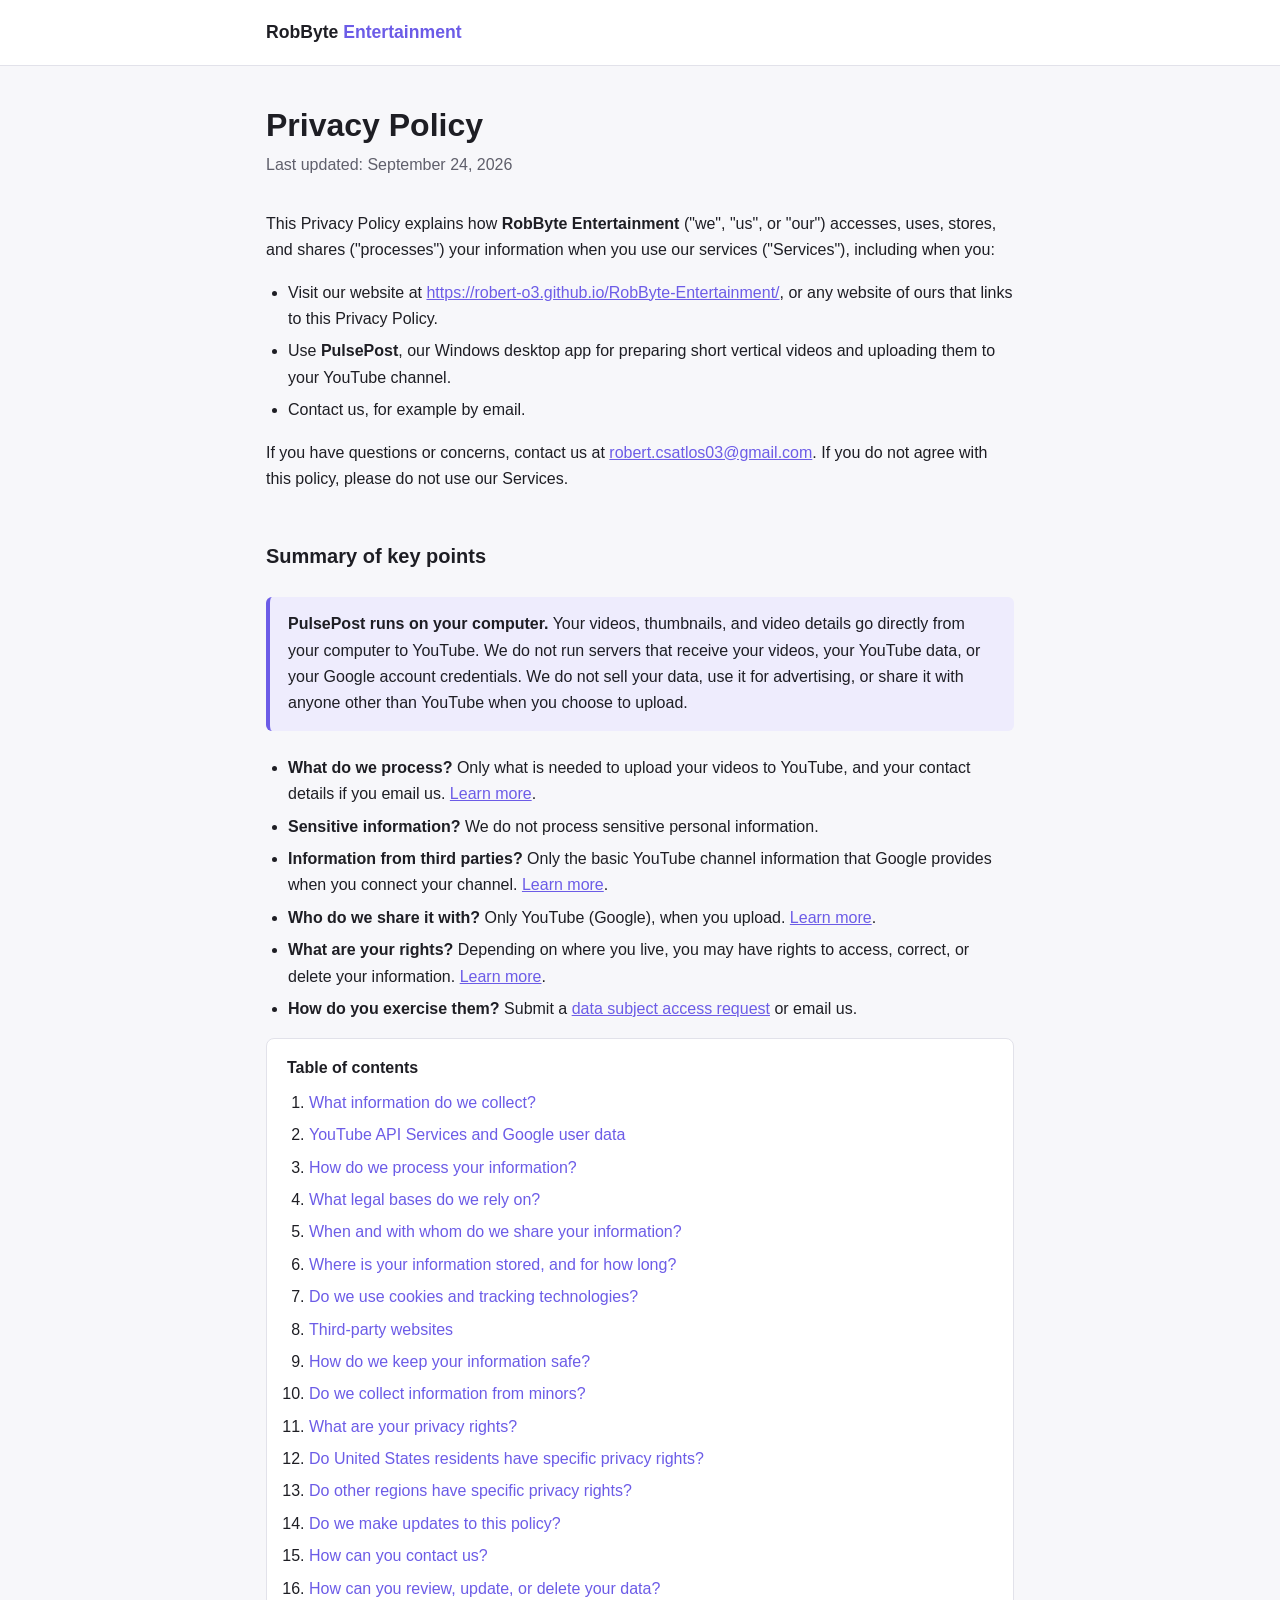
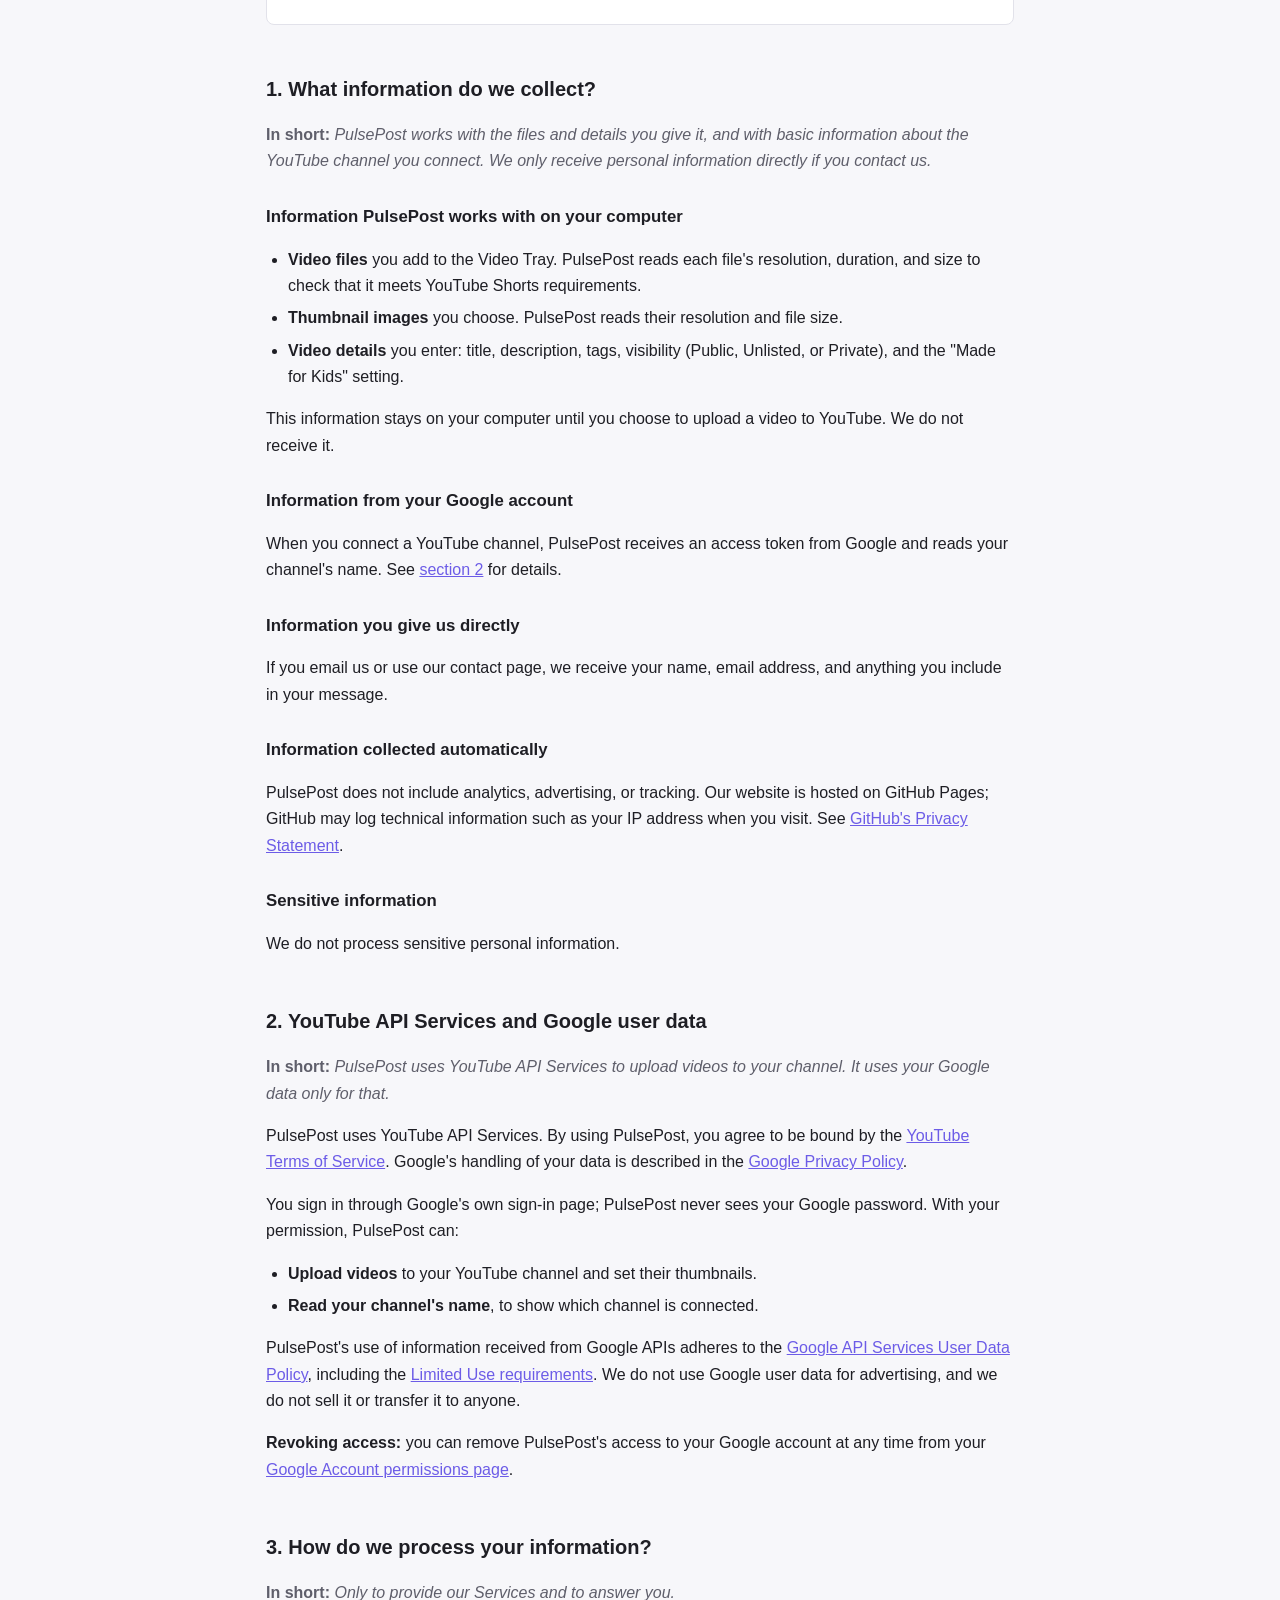
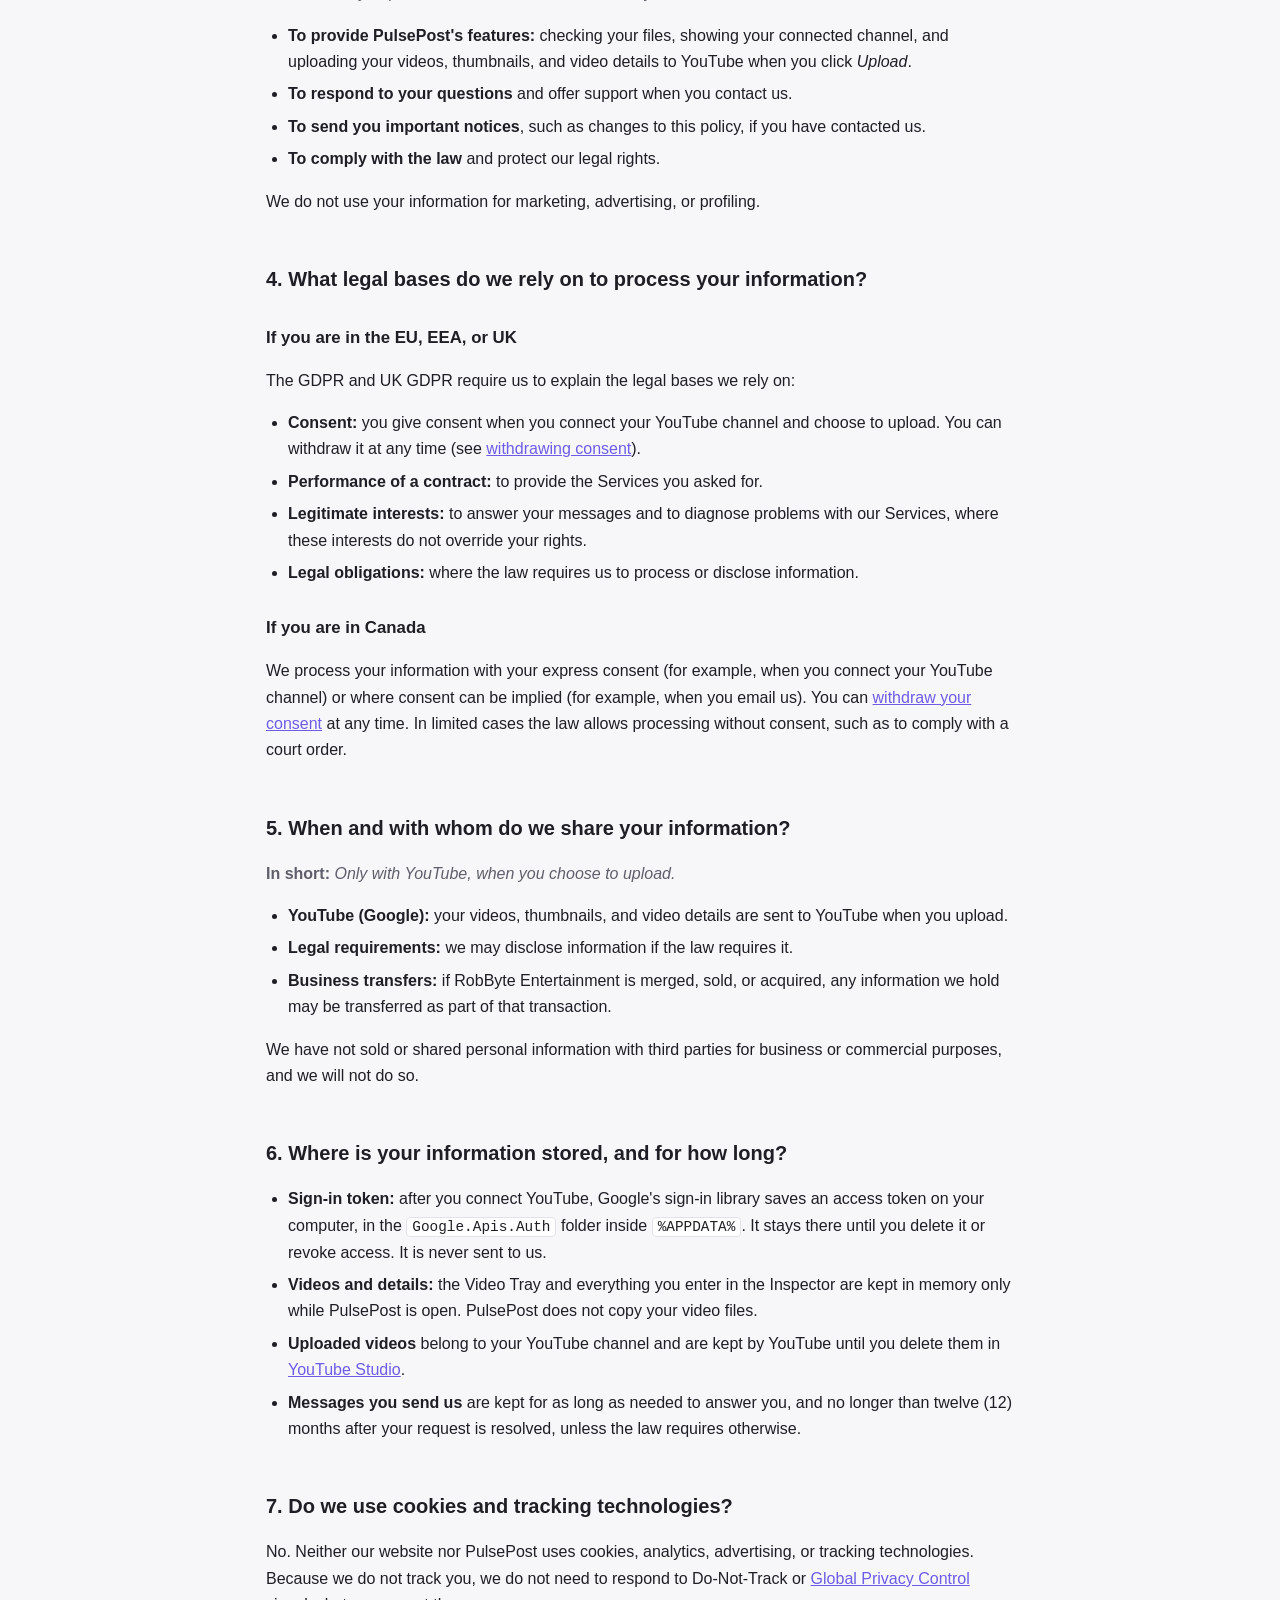
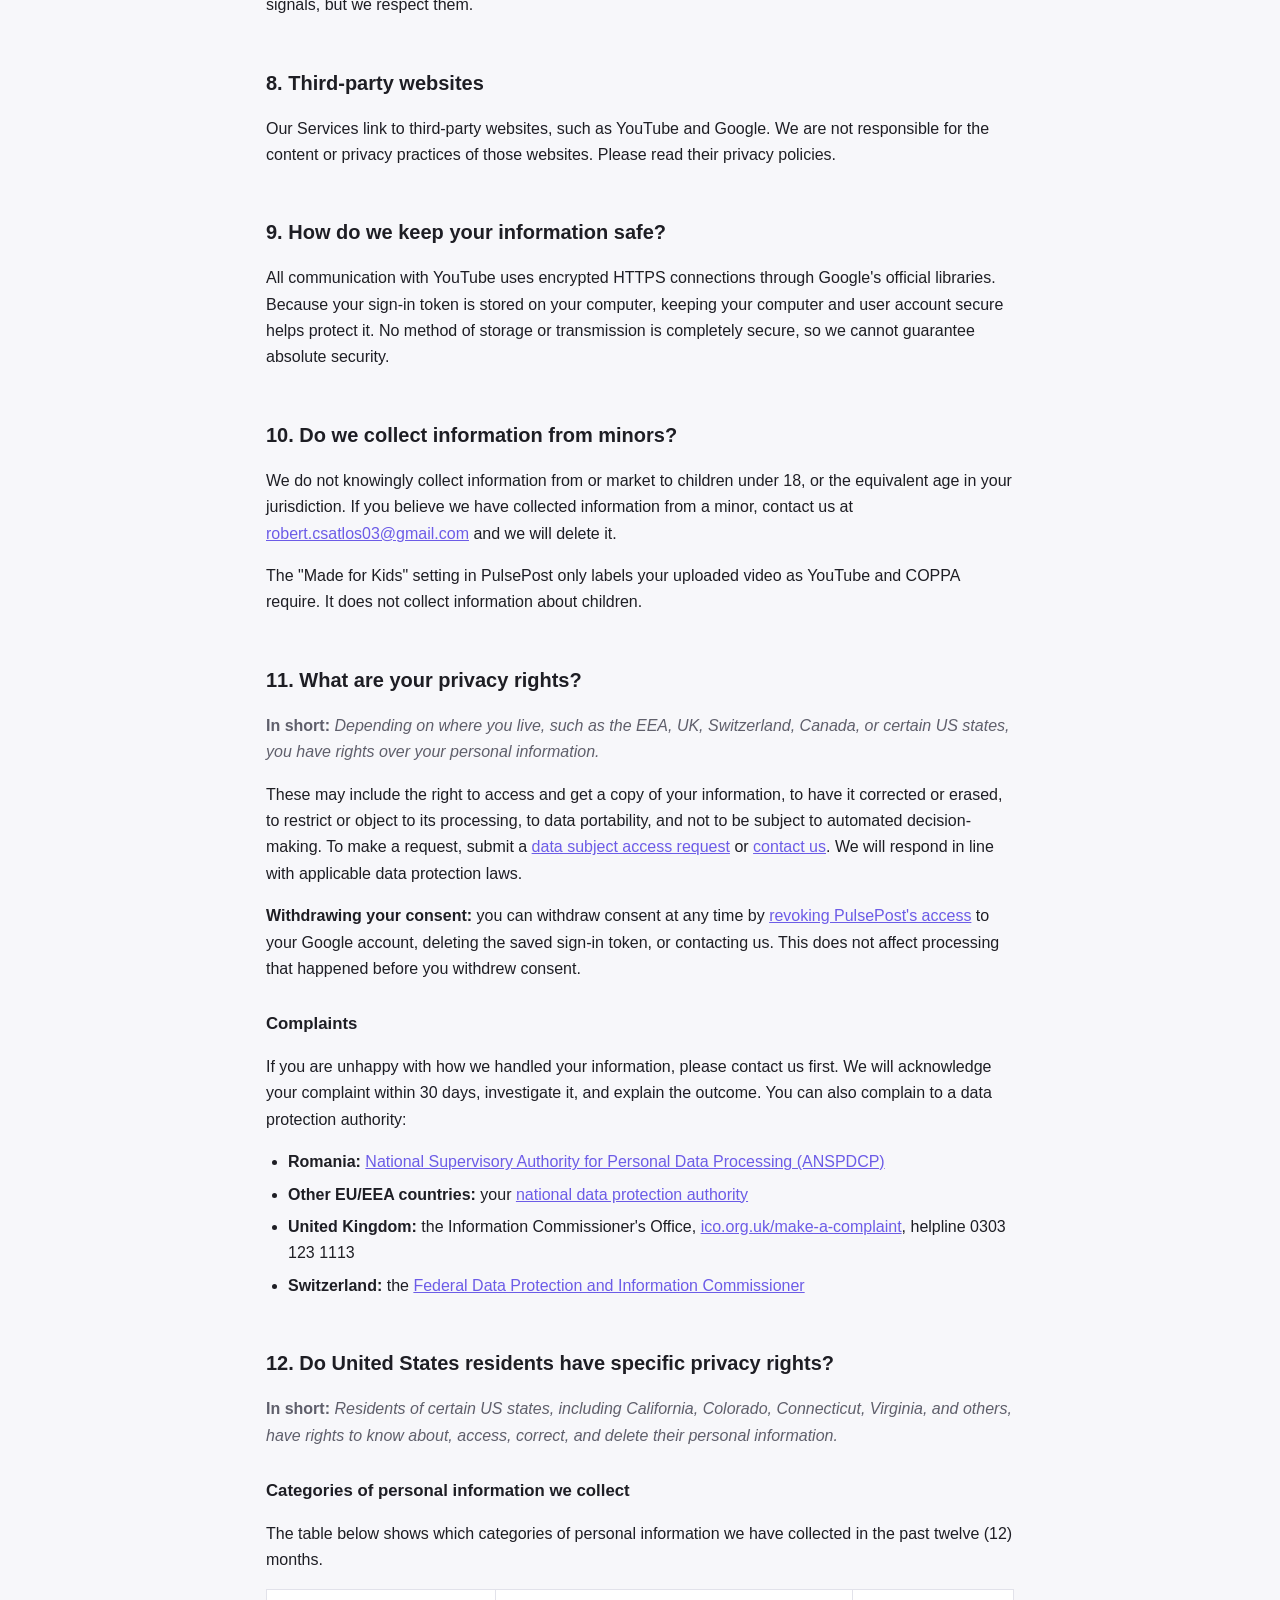
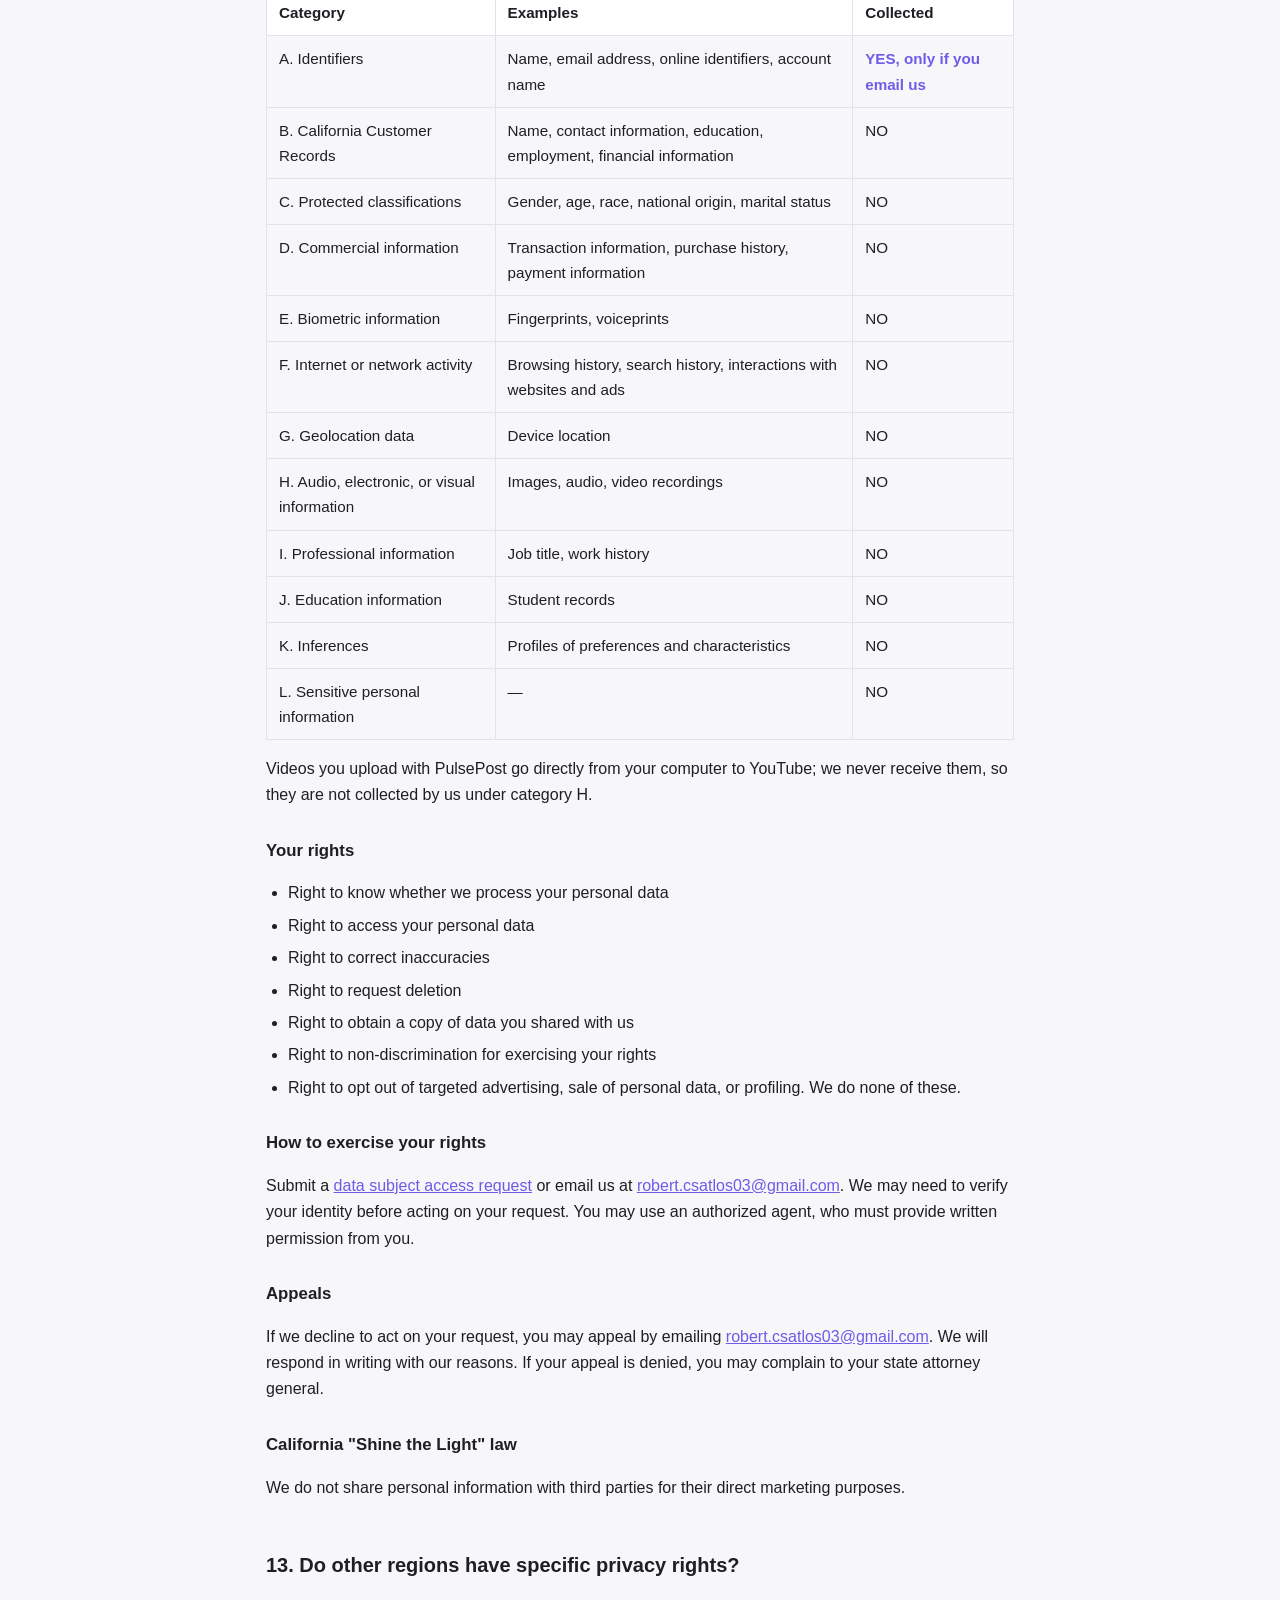
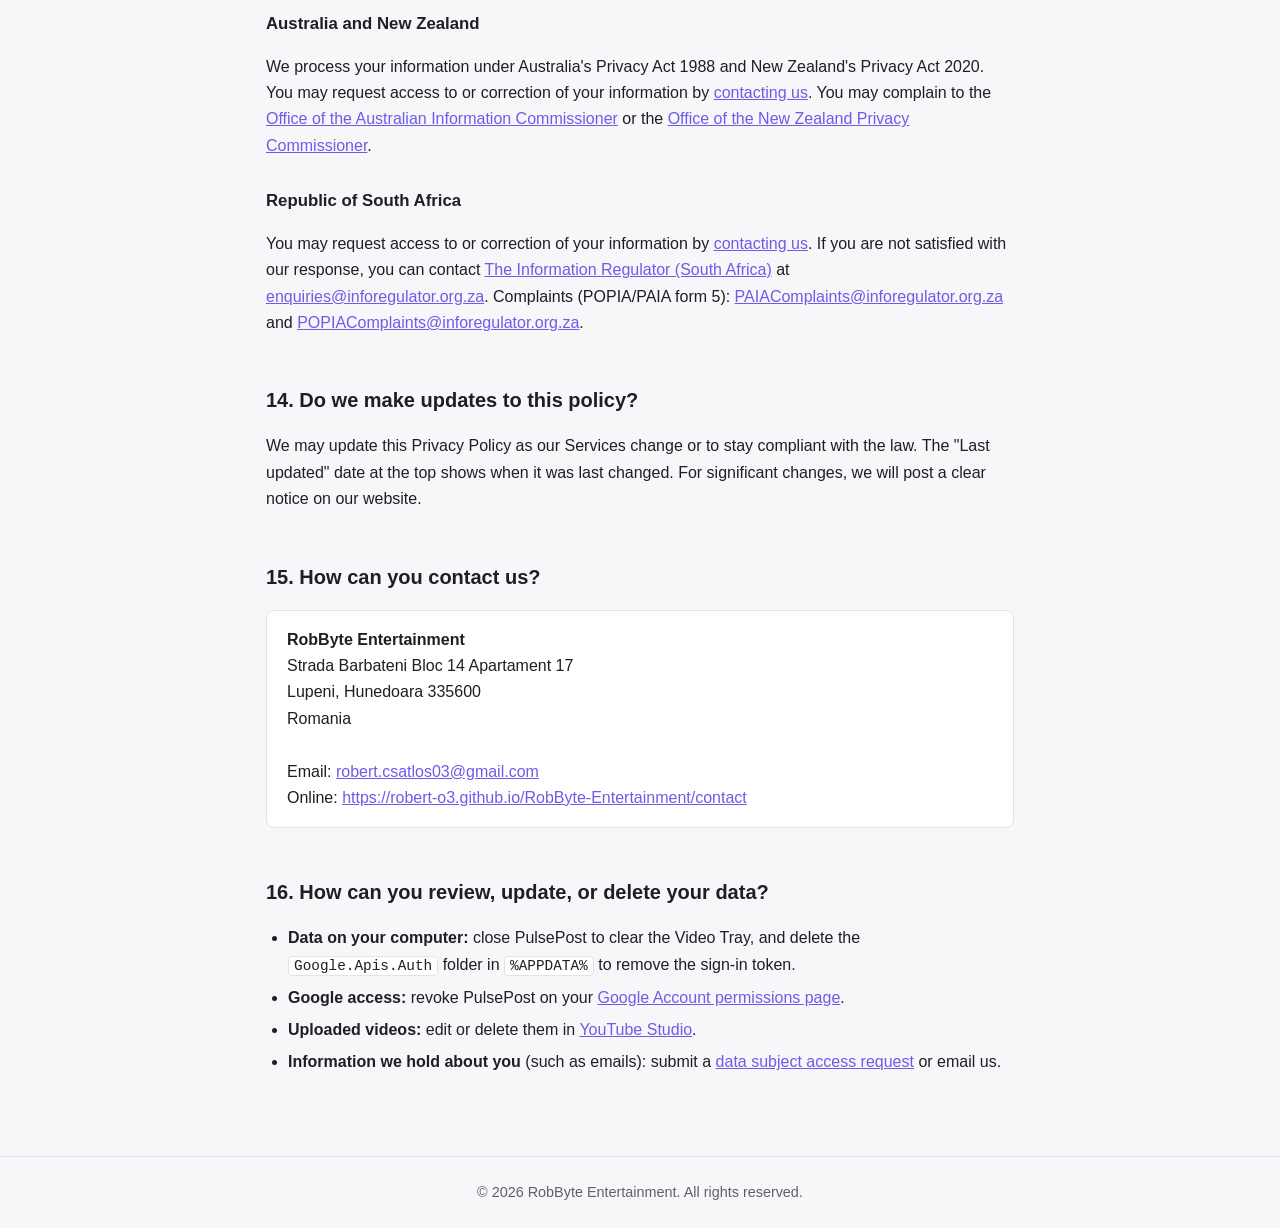
==== privacy-policy.html @ fa3957a8 "policy" ====
<!DOCTYPE html>
<html lang="en">
<head>
    <meta charset="UTF-8">
    <meta name="viewport" content="width=device-width, initial-scale=1.0">
    <title>Privacy Policy | RobByte Entertainment</title>
    <meta name="description" content="Privacy Policy for RobByte Entertainment's website and the PulsePost desktop app.">
    <style>
        :root {
            --bg: #f7f7fa;
            --surface: #ffffff;
            --border: #e2e2ea;
            --text: #1e1e24;
            --muted: #5f5f6b;
            --accent: #6c5ce7;
            --accent-soft: #eeecfd;
        }

        @media (prefers-color-scheme: dark) {
            :root {
                --bg: #121215;
                --surface: #1e1e24;
                --border: #2a2a35;
                --text: #e0e0e0;
                --muted: #8e8e93;
                --accent: #8c7ef0;
                --accent-soft: #24223a;
            }
        }

        * { box-sizing: border-box; }

        html { scroll-behavior: smooth; }

        body {
            margin: 0;
            background: var(--bg);
            color: var(--text);
            font-family: "Inter", -apple-system, BlinkMacSystemFont, "Segoe UI", Roboto, sans-serif;
            font-size: 16px;
            line-height: 1.65;
        }

        header {
            border-bottom: 1px solid var(--border);
            background: var(--surface);
        }

        .header-inner {
            max-width: 780px;
            margin: 0 auto;
            padding: 18px 16px;
        }

        .brand {
            font-weight: 700;
            font-size: 1.1rem;
            color: var(--text);
            text-decoration: none;
        }

        .brand span { color: var(--accent); }

        main {
            max-width: 780px;
            margin: 0 auto;
            padding: 40px 16px 64px;
        }

        h1 {
            font-size: 2rem;
            line-height: 1.2;
            margin: 0 0 8px;
        }

        h2 {
            font-size: 1.25rem;
            margin: 48px 0 12px;
            scroll-margin-top: 16px;
        }

        h3 {
            font-size: 1.05rem;
            margin: 28px 0 8px;
        }

        .meta {
            color: var(--muted);
            margin: 0 0 32px;
        }

        .in-short {
            color: var(--muted);
            font-style: italic;
        }

        .in-short strong { font-style: normal; }

        ul { padding-left: 22px; }
        li { margin-bottom: 6px; }

        a { color: var(--accent); overflow-wrap: anywhere; }

        code {
            background: var(--surface);
            border: 1px solid var(--border);
            border-radius: 4px;
            padding: 1px 5px;
            font-size: 0.9em;
        }

        .callout {
            background: var(--accent-soft);
            border-left: 4px solid var(--accent);
            border-radius: 6px;
            padding: 14px 18px;
            margin: 24px 0;
        }

        .callout p { margin: 0; }

        .card {
            background: var(--surface);
            border: 1px solid var(--border);
            border-radius: 8px;
            padding: 16px 20px;
            margin: 16px 0;
        }

        nav.toc ol { margin: 8px 0 0; padding-left: 22px; }
        nav.toc a { text-decoration: none; }
        nav.toc a:hover { text-decoration: underline; }

        .table-wrap { overflow-x: auto; margin: 16px 0; }

        table {
            width: 100%;
            border-collapse: collapse;
            font-size: 0.95rem;
        }

        th, td {
            text-align: left;
            vertical-align: top;
            padding: 10px 12px;
            border: 1px solid var(--border);
        }

        th { background: var(--surface); }

        td.yes { color: var(--accent); font-weight: 600; }

        address { font-style: normal; }

        footer {
            border-top: 1px solid var(--border);
            color: var(--muted);
            font-size: 0.9rem;
            text-align: center;
            padding: 24px 16px;
        }
    </style>
</head>
<body>
    <header>
        <div class="header-inner">
            <a class="brand" href="index.html">RobByte <span>Entertainment</span></a>
        </div>
    </header>

    <main>
        <h1>Privacy Policy</h1>
        <p class="meta">Last updated: September 24, 2026</p>

        <p>
            This Privacy Policy explains how <strong>RobByte Entertainment</strong> ("we", "us", or "our") accesses,
            uses, stores, and shares ("processes") your information when you use our services ("Services"), including when you:
        </p>
        <ul>
            <li>Visit our website at <a href="https://robert-o3.github.io/RobByte-Entertainment/">https://robert-o3.github.io/RobByte-Entertainment/</a>, or any website of ours that links to this Privacy Policy.</li>
            <li>Use <strong>PulsePost</strong>, our Windows desktop app for preparing short vertical videos and uploading them to your YouTube channel.</li>
            <li>Contact us, for example by email.</li>
        </ul>
        <p>
            If you have questions or concerns, contact us at
            <a href="mailto:robert.csatlos03@gmail.com">robert.csatlos03@gmail.com</a>.
            If you do not agree with this policy, please do not use our Services.
        </p>

        <h2 id="summary">Summary of key points</h2>
        <div class="callout">
            <p>
                <strong>PulsePost runs on your computer.</strong> Your videos, thumbnails, and video details go
                directly from your computer to YouTube. We do not run servers that receive your videos, your YouTube
                data, or your Google account credentials. We do not sell your data, use it for advertising, or share it
                with anyone other than YouTube when you choose to upload.
            </p>
        </div>
        <ul>
            <li><strong>What do we process?</strong> Only what is needed to upload your videos to YouTube, and your contact details if you email us. <a href="#infocollect">Learn more</a>.</li>
            <li><strong>Sensitive information?</strong> We do not process sensitive personal information.</li>
            <li><strong>Information from third parties?</strong> Only the basic YouTube channel information that Google provides when you connect your channel. <a href="#youtube">Learn more</a>.</li>
            <li><strong>Who do we share it with?</strong> Only YouTube (Google), when you upload. <a href="#whoshare">Learn more</a>.</li>
            <li><strong>What are your rights?</strong> Depending on where you live, you may have rights to access, correct, or delete your information. <a href="#privacyrights">Learn more</a>.</li>
            <li><strong>How do you exercise them?</strong> Submit a <a href="https://app.termly.io/dsar/36731ce0-c883-4314-8002-296a317813c5" target="_blank" rel="noopener">data subject access request</a> or email us.</li>
        </ul>

        <nav class="toc card" aria-label="Table of contents">
            <strong>Table of contents</strong>
            <ol>
                <li><a href="#infocollect">What information do we collect?</a></li>
                <li><a href="#youtube">YouTube API Services and Google user data</a></li>
                <li><a href="#infouse">How do we process your information?</a></li>
                <li><a href="#legalbases">What legal bases do we rely on?</a></li>
                <li><a href="#whoshare">When and with whom do we share your information?</a></li>
                <li><a href="#storage">Where is your information stored, and for how long?</a></li>
                <li><a href="#cookies">Do we use cookies and tracking technologies?</a></li>
                <li><a href="#3pwebsites">Third-party websites</a></li>
                <li><a href="#security">How do we keep your information safe?</a></li>
                <li><a href="#infominors">Do we collect information from minors?</a></li>
                <li><a href="#privacyrights">What are your privacy rights?</a></li>
                <li><a href="#uslaws">Do United States residents have specific privacy rights?</a></li>
                <li><a href="#otherlaws">Do other regions have specific privacy rights?</a></li>
                <li><a href="#policyupdates">Do we make updates to this policy?</a></li>
                <li><a href="#contact">How can you contact us?</a></li>
                <li><a href="#request">How can you review, update, or delete your data?</a></li>
            </ol>
        </nav>

        <h2 id="infocollect">1. What information do we collect?</h2>
        <p class="in-short"><strong>In short:</strong> PulsePost works with the files and details you give it, and with basic information about the YouTube channel you connect. We only receive personal information directly if you contact us.</p>

        <h3>Information PulsePost works with on your computer</h3>
        <ul>
            <li><strong>Video files</strong> you add to the Video Tray. PulsePost reads each file's resolution, duration, and size to check that it meets YouTube Shorts requirements.</li>
            <li><strong>Thumbnail images</strong> you choose. PulsePost reads their resolution and file size.</li>
            <li><strong>Video details</strong> you enter: title, description, tags, visibility (Public, Unlisted, or Private), and the "Made for Kids" setting.</li>
        </ul>
        <p>This information stays on your computer until you choose to upload a video to YouTube. We do not receive it.</p>

        <h3>Information from your Google account</h3>
        <p>When you connect a YouTube channel, PulsePost receives an access token from Google and reads your channel's name. See <a href="#youtube">section 2</a> for details.</p>

        <h3>Information you give us directly</h3>
        <p>If you email us or use our contact page, we receive your name, email address, and anything you include in your message.</p>

        <h3>Information collected automatically</h3>
        <p>
            PulsePost does not include analytics, advertising, or tracking. Our website is hosted on GitHub Pages;
            GitHub may log technical information such as your IP address when you visit. See
            <a href="https://docs.github.com/en/site-policy/privacy-policies/github-general-privacy-statement" target="_blank" rel="noopener">GitHub's Privacy Statement</a>.
        </p>

        <h3>Sensitive information</h3>
        <p>We do not process sensitive personal information.</p>

        <h2 id="youtube">2. YouTube API Services and Google user data</h2>
        <p class="in-short"><strong>In short:</strong> PulsePost uses YouTube API Services to upload videos to your channel. It uses your Google data only for that.</p>
        <p>
            PulsePost uses YouTube API Services. By using PulsePost, you agree to be bound by the
            <a href="https://www.youtube.com/t/terms" target="_blank" rel="noopener">YouTube Terms of Service</a>.
            Google's handling of your data is described in the
            <a href="https://policies.google.com/privacy" target="_blank" rel="noopener">Google Privacy Policy</a>.
        </p>
        <p>You sign in through Google's own sign-in page; PulsePost never sees your Google password. With your permission, PulsePost can:</p>
        <ul>
            <li><strong>Upload videos</strong> to your YouTube channel and set their thumbnails.</li>
            <li><strong>Read your channel's name</strong>, to show which channel is connected.</li>
        </ul>
        <p>
            PulsePost's use of information received from Google APIs adheres to the
            <a href="https://developers.google.com/terms/api-services-user-data-policy" target="_blank" rel="noopener">Google API Services User Data Policy</a>,
            including the <a href="https://developers.google.com/terms/api-services-user-data-policy#limited-use" target="_blank" rel="noopener">Limited Use requirements</a>.
            We do not use Google user data for advertising, and we do not sell it or transfer it to anyone.
        </p>
        <p>
            <strong>Revoking access:</strong> you can remove PulsePost's access to your Google account at any time from your
            <a href="https://myaccount.google.com/permissions" target="_blank" rel="noopener">Google Account permissions page</a>.
        </p>

        <h2 id="infouse">3. How do we process your information?</h2>
        <p class="in-short"><strong>In short:</strong> Only to provide our Services and to answer you.</p>
        <ul>
            <li><strong>To provide PulsePost's features:</strong> checking your files, showing your connected channel, and uploading your videos, thumbnails, and video details to YouTube when you click <em>Upload</em>.</li>
            <li><strong>To respond to your questions</strong> and offer support when you contact us.</li>
            <li><strong>To send you important notices</strong>, such as changes to this policy, if you have contacted us.</li>
            <li><strong>To comply with the law</strong> and protect our legal rights.</li>
        </ul>
        <p>We do not use your information for marketing, advertising, or profiling.</p>

        <h2 id="legalbases">4. What legal bases do we rely on to process your information?</h2>
        <h3>If you are in the EU, EEA, or UK</h3>
        <p>The GDPR and UK GDPR require us to explain the legal bases we rely on:</p>
        <ul>
            <li><strong>Consent:</strong> you give consent when you connect your YouTube channel and choose to upload. You can withdraw it at any time (see <a href="#withdrawconsent">withdrawing consent</a>).</li>
            <li><strong>Performance of a contract:</strong> to provide the Services you asked for.</li>
            <li><strong>Legitimate interests:</strong> to answer your messages and to diagnose problems with our Services, where these interests do not override your rights.</li>
            <li><strong>Legal obligations:</strong> where the law requires us to process or disclose information.</li>
        </ul>
        <h3>If you are in Canada</h3>
        <p>We process your information with your express consent (for example, when you connect your YouTube channel) or where consent can be implied (for example, when you email us). You can <a href="#withdrawconsent">withdraw your consent</a> at any time. In limited cases the law allows processing without consent, such as to comply with a court order.</p>

        <h2 id="whoshare">5. When and with whom do we share your information?</h2>
        <p class="in-short"><strong>In short:</strong> Only with YouTube, when you choose to upload.</p>
        <ul>
            <li><strong>YouTube (Google):</strong> your videos, thumbnails, and video details are sent to YouTube when you upload.</li>
            <li><strong>Legal requirements:</strong> we may disclose information if the law requires it.</li>
            <li><strong>Business transfers:</strong> if RobByte Entertainment is merged, sold, or acquired, any information we hold may be transferred as part of that transaction.</li>
        </ul>
        <p>We have not sold or shared personal information with third parties for business or commercial purposes, and we will not do so.</p>

        <h2 id="storage">6. Where is your information stored, and for how long?</h2>
        <ul>
            <li><strong>Sign-in token:</strong> after you connect YouTube, Google's sign-in library saves an access token on your computer, in the <code>Google.Apis.Auth</code> folder inside <code>%APPDATA%</code>. It stays there until you delete it or revoke access. It is never sent to us.</li>
            <li><strong>Videos and details:</strong> the Video Tray and everything you enter in the Inspector are kept in memory only while PulsePost is open. PulsePost does not copy your video files.</li>
            <li><strong>Uploaded videos</strong> belong to your YouTube channel and are kept by YouTube until you delete them in <a href="https://studio.youtube.com" target="_blank" rel="noopener">YouTube Studio</a>.</li>
            <li><strong>Messages you send us</strong> are kept for as long as needed to answer you, and no longer than twelve (12) months after your request is resolved, unless the law requires otherwise.</li>
        </ul>

        <h2 id="cookies">7. Do we use cookies and tracking technologies?</h2>
        <p>
            No. Neither our website nor PulsePost uses cookies, analytics, advertising, or tracking technologies.
            Because we do not track you, we do not need to respond to Do-Not-Track or
            <a href="https://globalprivacycontrol.org/" target="_blank" rel="noopener">Global Privacy Control</a> signals, but we respect them.
        </p>

        <h2 id="3pwebsites">8. Third-party websites</h2>
        <p>
            Our Services link to third-party websites, such as YouTube and Google. We are not responsible for the content
            or privacy practices of those websites. Please read their privacy policies.
        </p>

        <h2 id="security">9. How do we keep your information safe?</h2>
        <p>
            All communication with YouTube uses encrypted HTTPS connections through Google's official libraries.
            Because your sign-in token is stored on your computer, keeping your computer and user account secure
            helps protect it. No method of storage or transmission is completely secure, so we cannot guarantee absolute security.
        </p>

        <h2 id="infominors">10. Do we collect information from minors?</h2>
        <p>
            We do not knowingly collect information from or market to children under 18, or the equivalent age in your
            jurisdiction. If you believe we have collected information from a minor, contact us at
            <a href="mailto:robert.csatlos03@gmail.com">robert.csatlos03@gmail.com</a> and we will delete it.
        </p>
        <p>
            The "Made for Kids" setting in PulsePost only labels your uploaded video as YouTube and COPPA require.
            It does not collect information about children.
        </p>

        <h2 id="privacyrights">11. What are your privacy rights?</h2>
        <p class="in-short"><strong>In short:</strong> Depending on where you live, such as the EEA, UK, Switzerland, Canada, or certain US states, you have rights over your personal information.</p>
        <p>
            These may include the right to access and get a copy of your information, to have it corrected or erased,
            to restrict or object to its processing, to data portability, and not to be subject to automated decision-making.
            To make a request, submit a <a href="https://app.termly.io/dsar/36731ce0-c883-4314-8002-296a317813c5" target="_blank" rel="noopener">data subject access request</a>
            or <a href="#contact">contact us</a>. We will respond in line with applicable data protection laws.
        </p>
        <p id="withdrawconsent">
            <strong>Withdrawing your consent:</strong> you can withdraw consent at any time by
            <a href="https://myaccount.google.com/permissions" target="_blank" rel="noopener">revoking PulsePost's access</a> to your Google account,
            deleting the saved sign-in token, or contacting us. This does not affect processing that happened before you withdrew consent.
        </p>

        <h3>Complaints</h3>
        <p>If you are unhappy with how we handled your information, please contact us first. We will acknowledge your complaint within 30 days, investigate it, and explain the outcome. You can also complain to a data protection authority:</p>
        <ul>
            <li><strong>Romania:</strong> <a href="https://www.dataprotection.ro/" target="_blank" rel="noopener">National Supervisory Authority for Personal Data Processing (ANSPDCP)</a></li>
            <li><strong>Other EU/EEA countries:</strong> your <a href="https://edpb.europa.eu/about-edpb/about-edpb/members_en" target="_blank" rel="noopener">national data protection authority</a></li>
            <li><strong>United Kingdom:</strong> the Information Commissioner's Office, <a href="https://ico.org.uk/make-a-complaint" target="_blank" rel="noopener">ico.org.uk/make-a-complaint</a>, helpline 0303 123 1113</li>
            <li><strong>Switzerland:</strong> the <a href="https://www.edoeb.admin.ch/edoeb/en/home.html" target="_blank" rel="noopener">Federal Data Protection and Information Commissioner</a></li>
        </ul>

        <h2 id="uslaws">12. Do United States residents have specific privacy rights?</h2>
        <p class="in-short"><strong>In short:</strong> Residents of certain US states, including California, Colorado, Connecticut, Virginia, and others, have rights to know about, access, correct, and delete their personal information.</p>

        <h3>Categories of personal information we collect</h3>
        <p>The table below shows which categories of personal information we have collected in the past twelve (12) months.</p>
        <div class="table-wrap">
            <table>
                <thead>
                    <tr><th>Category</th><th>Examples</th><th>Collected</th></tr>
                </thead>
                <tbody>
                    <tr><td>A. Identifiers</td><td>Name, email address, online identifiers, account name</td><td class="yes">YES, only if you email us</td></tr>
                    <tr><td>B. California Customer Records</td><td>Name, contact information, education, employment, financial information</td><td>NO</td></tr>
                    <tr><td>C. Protected classifications</td><td>Gender, age, race, national origin, marital status</td><td>NO</td></tr>
                    <tr><td>D. Commercial information</td><td>Transaction information, purchase history, payment information</td><td>NO</td></tr>
                    <tr><td>E. Biometric information</td><td>Fingerprints, voiceprints</td><td>NO</td></tr>
                    <tr><td>F. Internet or network activity</td><td>Browsing history, search history, interactions with websites and ads</td><td>NO</td></tr>
                    <tr><td>G. Geolocation data</td><td>Device location</td><td>NO</td></tr>
                    <tr><td>H. Audio, electronic, or visual information</td><td>Images, audio, video recordings</td><td>NO</td></tr>
                    <tr><td>I. Professional information</td><td>Job title, work history</td><td>NO</td></tr>
                    <tr><td>J. Education information</td><td>Student records</td><td>NO</td></tr>
                    <tr><td>K. Inferences</td><td>Profiles of preferences and characteristics</td><td>NO</td></tr>
                    <tr><td>L. Sensitive personal information</td><td>&mdash;</td><td>NO</td></tr>
                </tbody>
            </table>
        </div>
        <p>
            Videos you upload with PulsePost go directly from your computer to YouTube; we never receive them, so they
            are not collected by us under category H.
        </p>

        <h3>Your rights</h3>
        <ul>
            <li>Right to know whether we process your personal data</li>
            <li>Right to access your personal data</li>
            <li>Right to correct inaccuracies</li>
            <li>Right to request deletion</li>
            <li>Right to obtain a copy of data you shared with us</li>
            <li>Right to non-discrimination for exercising your rights</li>
            <li>Right to opt out of targeted advertising, sale of personal data, or profiling. We do none of these.</li>
        </ul>

        <h3>How to exercise your rights</h3>
        <p>
            Submit a <a href="https://app.termly.io/dsar/36731ce0-c883-4314-8002-296a317813c5" target="_blank" rel="noopener">data subject access request</a>
            or email us at <a href="mailto:robert.csatlos03@gmail.com">robert.csatlos03@gmail.com</a>. We may need to verify your
            identity before acting on your request. You may use an authorized agent, who must provide written permission from you.
        </p>

        <h3>Appeals</h3>
        <p>
            If we decline to act on your request, you may appeal by emailing
            <a href="mailto:robert.csatlos03@gmail.com">robert.csatlos03@gmail.com</a>. We will respond in writing with our reasons.
            If your appeal is denied, you may complain to your state attorney general.
        </p>

        <h3>California "Shine the Light" law</h3>
        <p>We do not share personal information with third parties for their direct marketing purposes.</p>

        <h2 id="otherlaws">13. Do other regions have specific privacy rights?</h2>
        <h3>Australia and New Zealand</h3>
        <p>
            We process your information under Australia's Privacy Act 1988 and New Zealand's Privacy Act 2020. You may
            request access to or correction of your information by <a href="#request">contacting us</a>. You may complain to the
            <a href="https://www.oaic.gov.au/privacy/privacy-complaints/lodge-a-privacy-complaint-with-us" target="_blank" rel="noopener">Office of the Australian Information Commissioner</a>
            or the <a href="https://www.privacy.org.nz/your-rights/making-a-complaint/" target="_blank" rel="noopener">Office of the New Zealand Privacy Commissioner</a>.
        </p>
        <h3>Republic of South Africa</h3>
        <p>
            You may request access to or correction of your information by <a href="#request">contacting us</a>. If you are not
            satisfied with our response, you can contact <a href="https://inforegulator.org.za/" target="_blank" rel="noopener">The Information Regulator (South Africa)</a>
            at <a href="mailto:enquiries@inforegulator.org.za">enquiries@inforegulator.org.za</a>. Complaints (POPIA/PAIA form 5):
            <a href="mailto:PAIAComplaints@inforegulator.org.za">PAIAComplaints@inforegulator.org.za</a> and
            <a href="mailto:POPIAComplaints@inforegulator.org.za">POPIAComplaints@inforegulator.org.za</a>.
        </p>

        <h2 id="policyupdates">14. Do we make updates to this policy?</h2>
        <p>
            We may update this Privacy Policy as our Services change or to stay compliant with the law. The "Last updated"
            date at the top shows when it was last changed. For significant changes, we will post a clear notice on our website.
        </p>

        <h2 id="contact">15. How can you contact us?</h2>
        <div class="card">
            <address>
                <strong>RobByte Entertainment</strong><br>
                Strada Barbateni Bloc 14 Apartament 17<br>
                Lupeni, Hunedoara 335600<br>
                Romania<br><br>
                Email: <a href="mailto:robert.csatlos03@gmail.com">robert.csatlos03@gmail.com</a><br>
                Online: <a href="https://robert-o3.github.io/RobByte-Entertainment/contact">https://robert-o3.github.io/RobByte-Entertainment/contact</a>
            </address>
        </div>

        <h2 id="request">16. How can you review, update, or delete your data?</h2>
        <ul>
            <li><strong>Data on your computer:</strong> close PulsePost to clear the Video Tray, and delete the <code>Google.Apis.Auth</code> folder in <code>%APPDATA%</code> to remove the sign-in token.</li>
            <li><strong>Google access:</strong> revoke PulsePost on your <a href="https://myaccount.google.com/permissions" target="_blank" rel="noopener">Google Account permissions page</a>.</li>
            <li><strong>Uploaded videos:</strong> edit or delete them in <a href="https://studio.youtube.com" target="_blank" rel="noopener">YouTube Studio</a>.</li>
            <li><strong>Information we hold about you</strong> (such as emails): submit a <a href="https://app.termly.io/dsar/36731ce0-c883-4314-8002-296a317813c5" target="_blank" rel="noopener">data subject access request</a> or email us.</li>
        </ul>
    </main>

    <footer>
        &copy; 2026 RobByte Entertainment. All rights reserved.
    </footer>
</body>
</html>
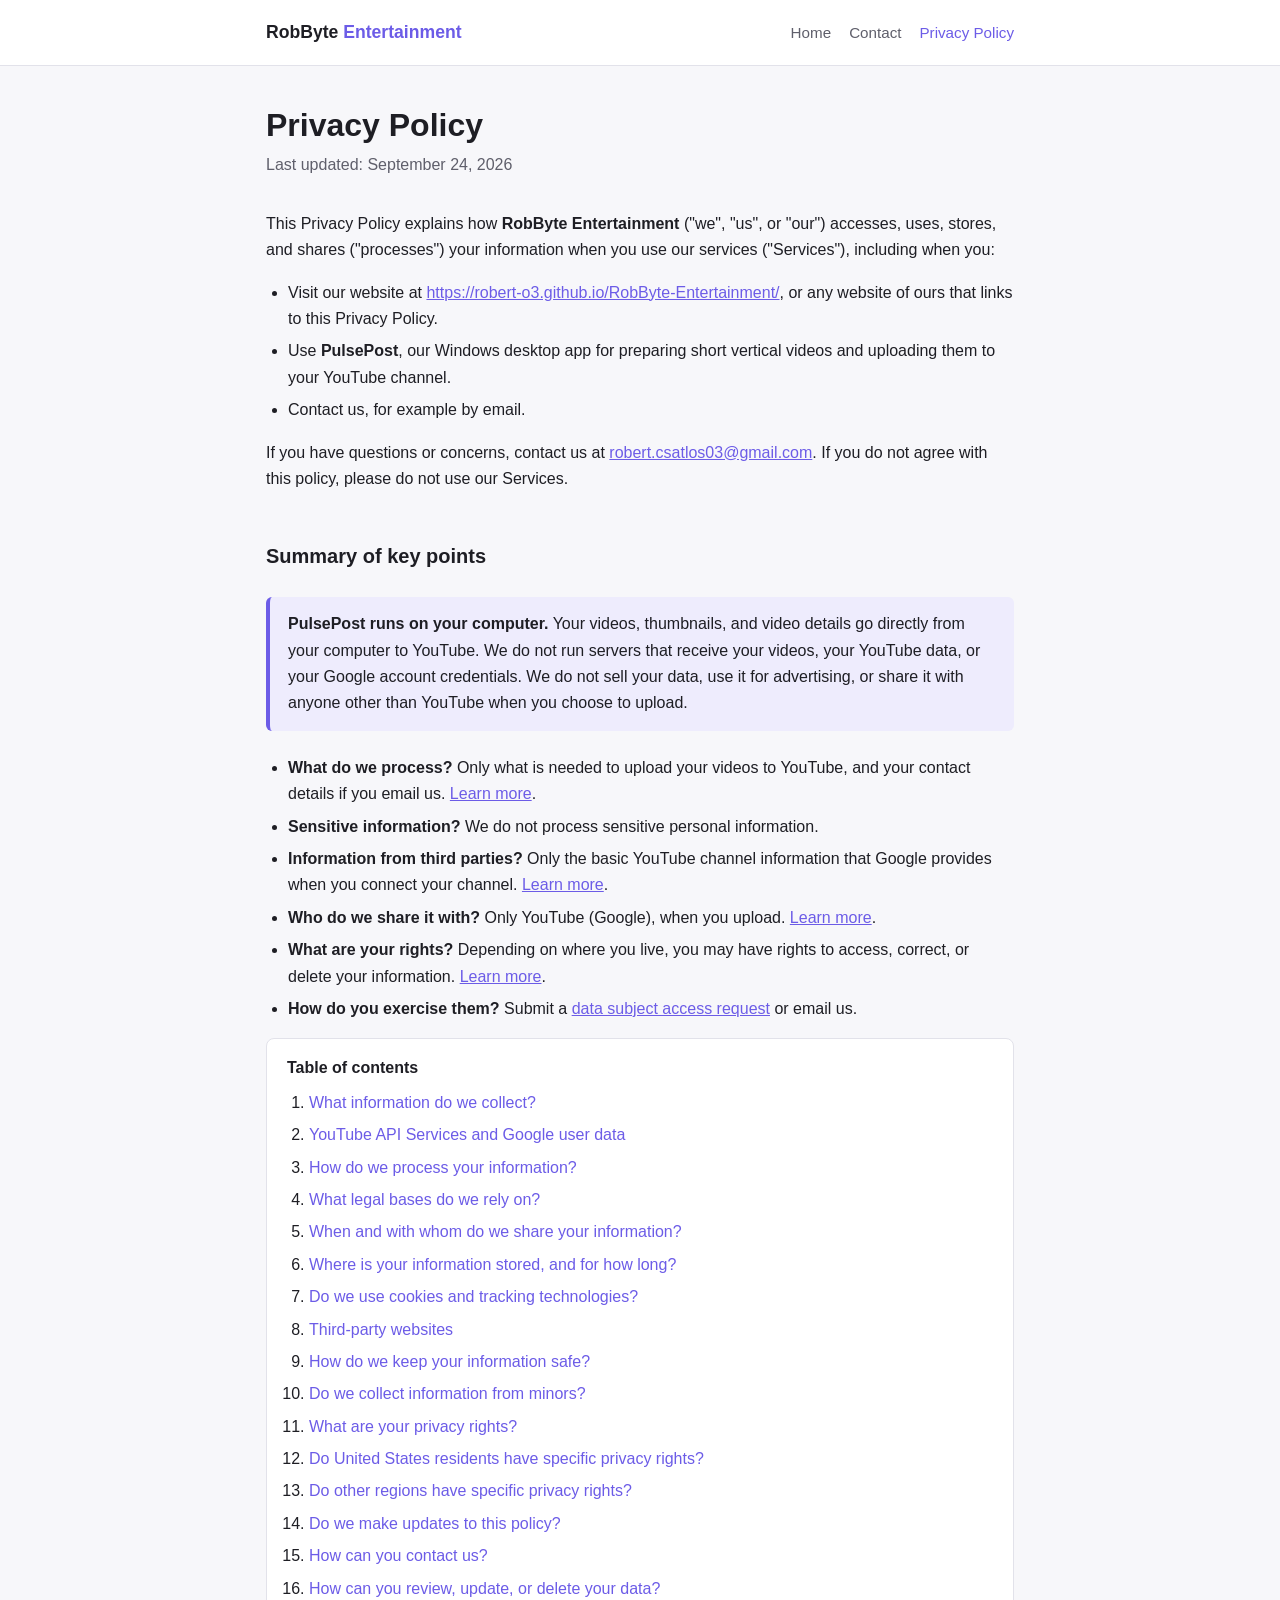
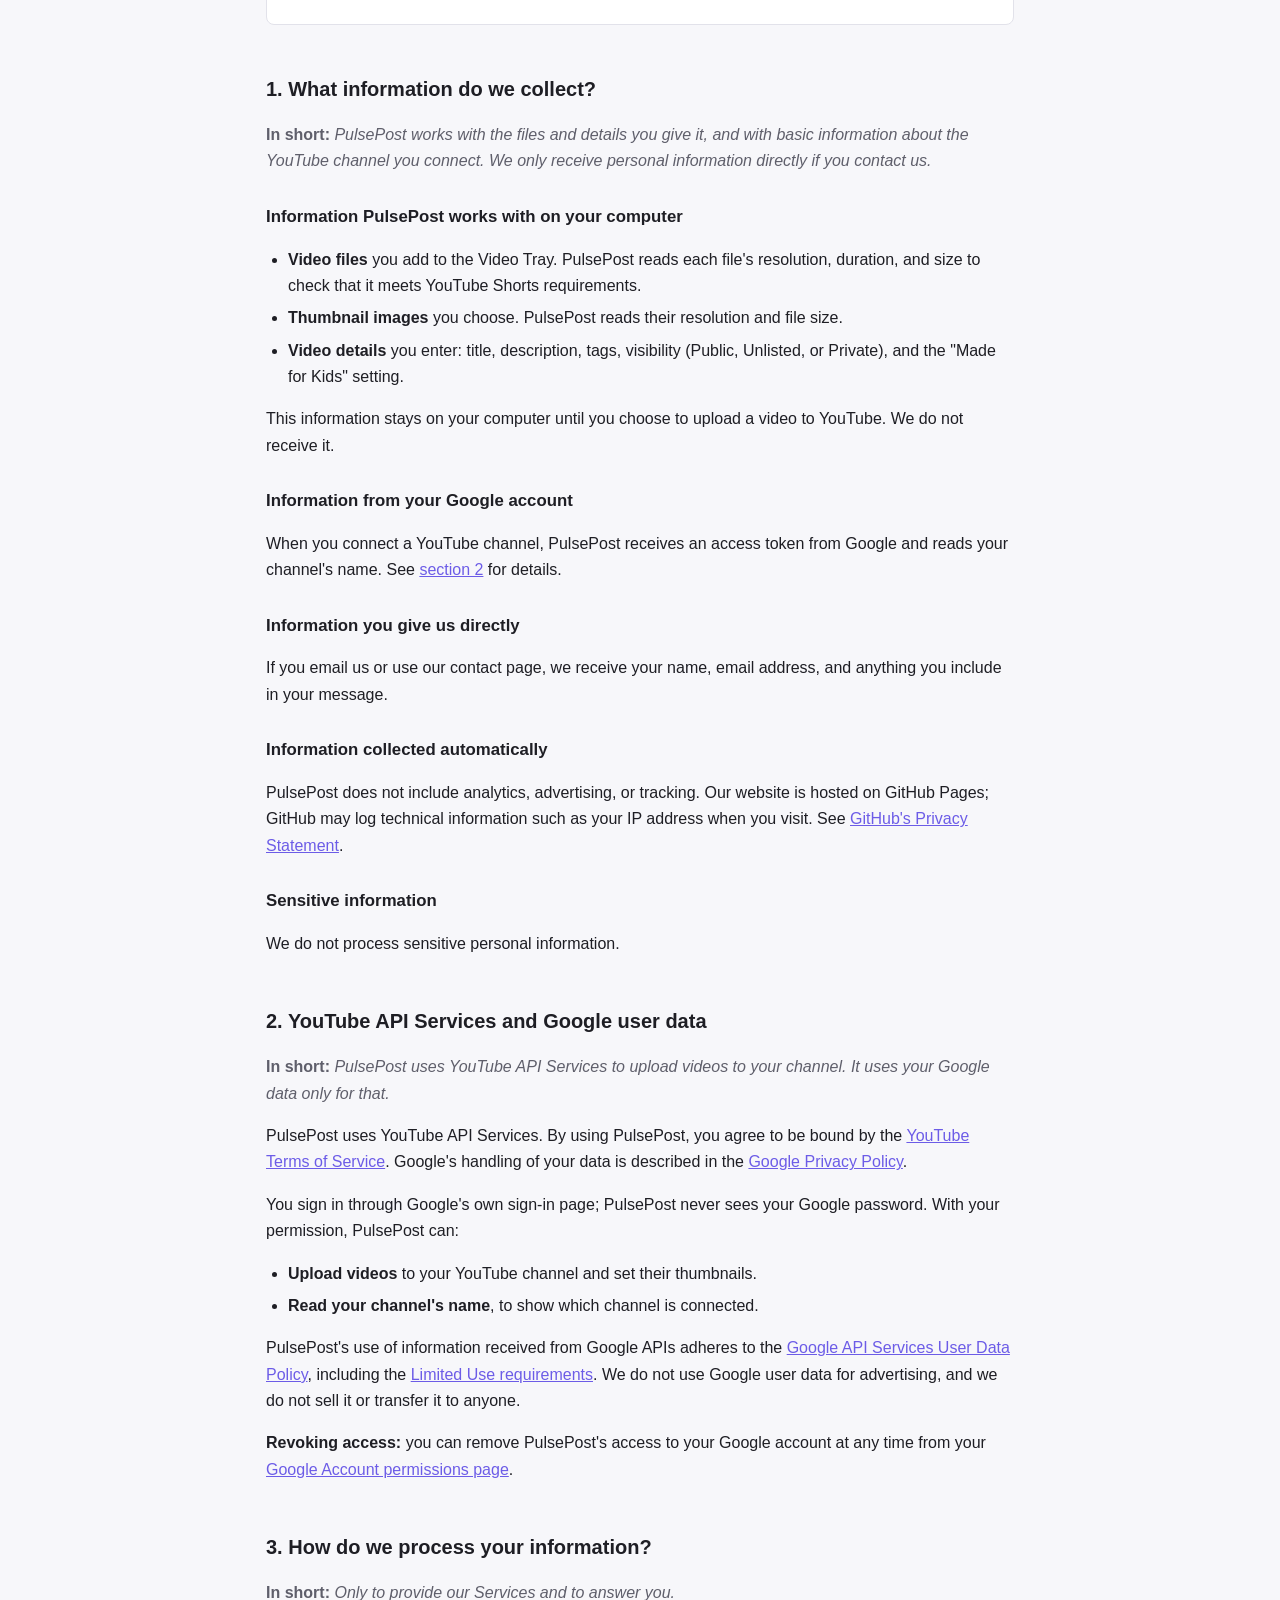
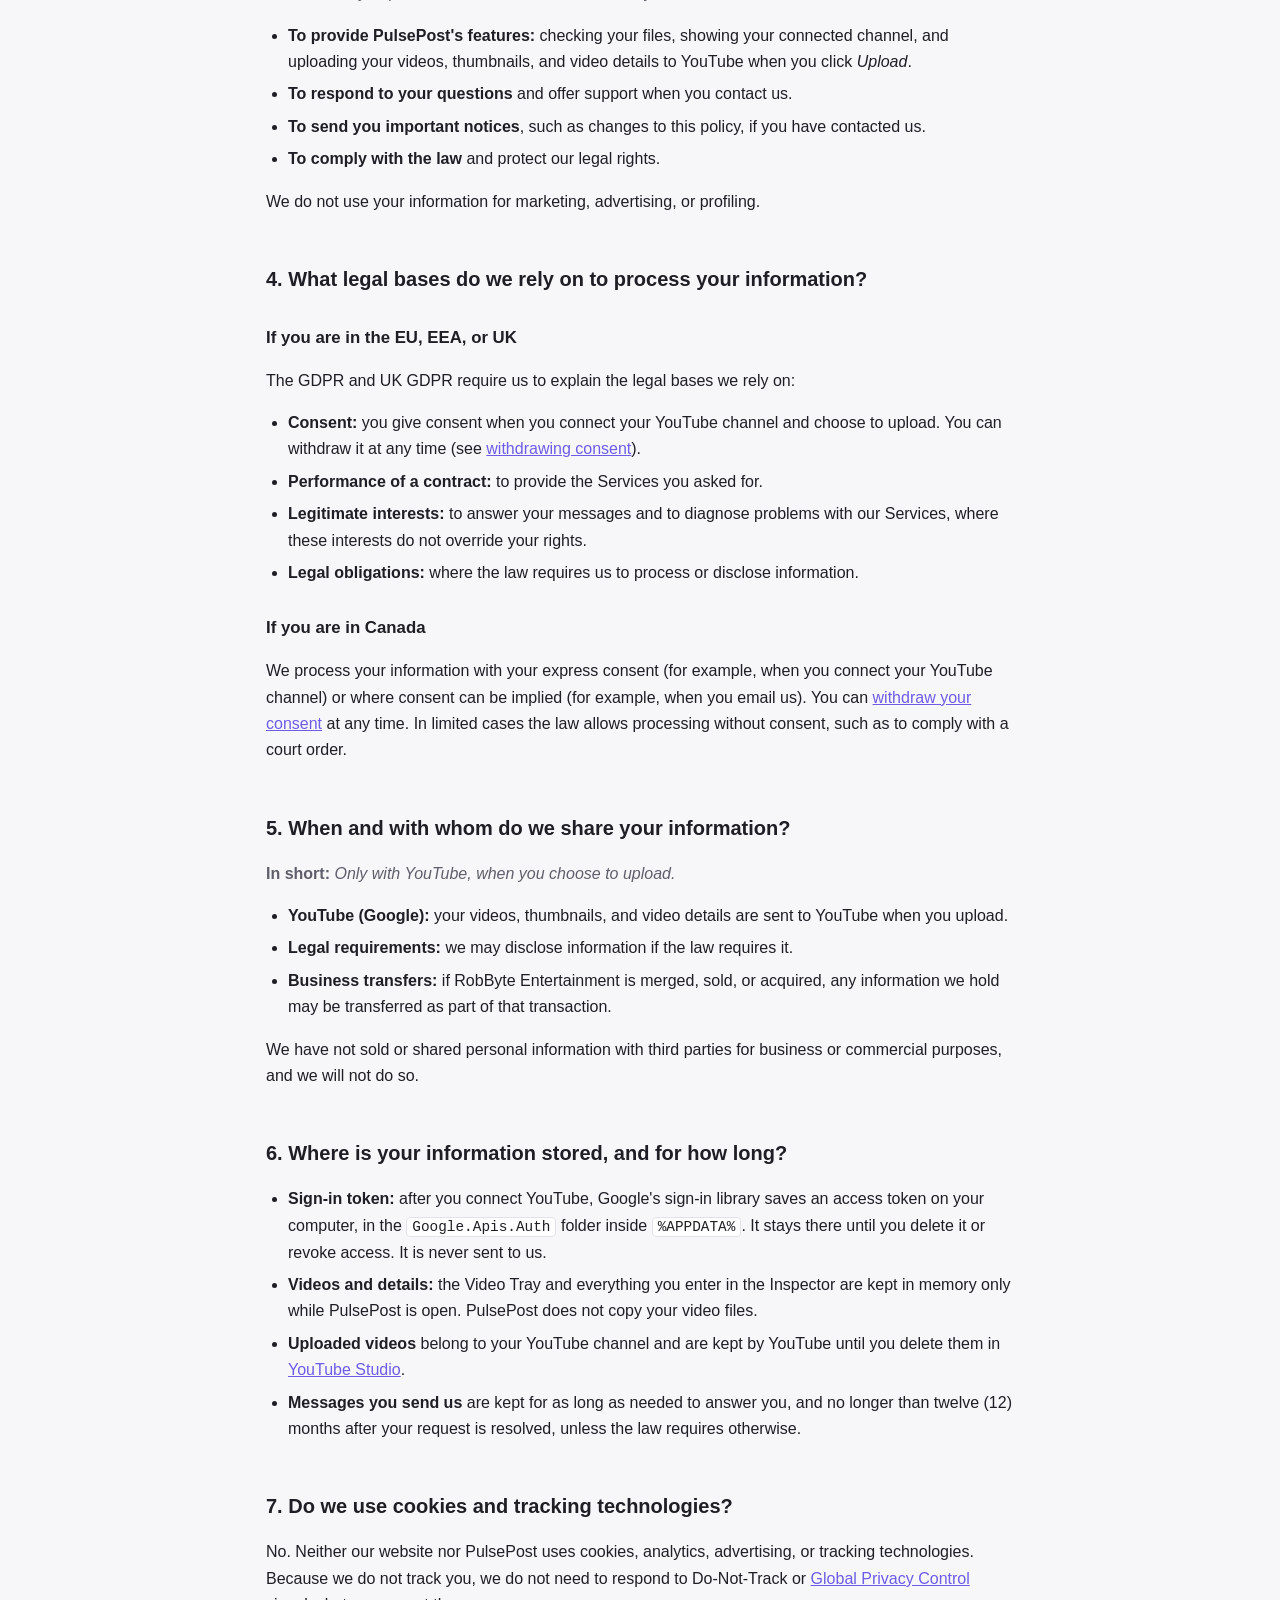
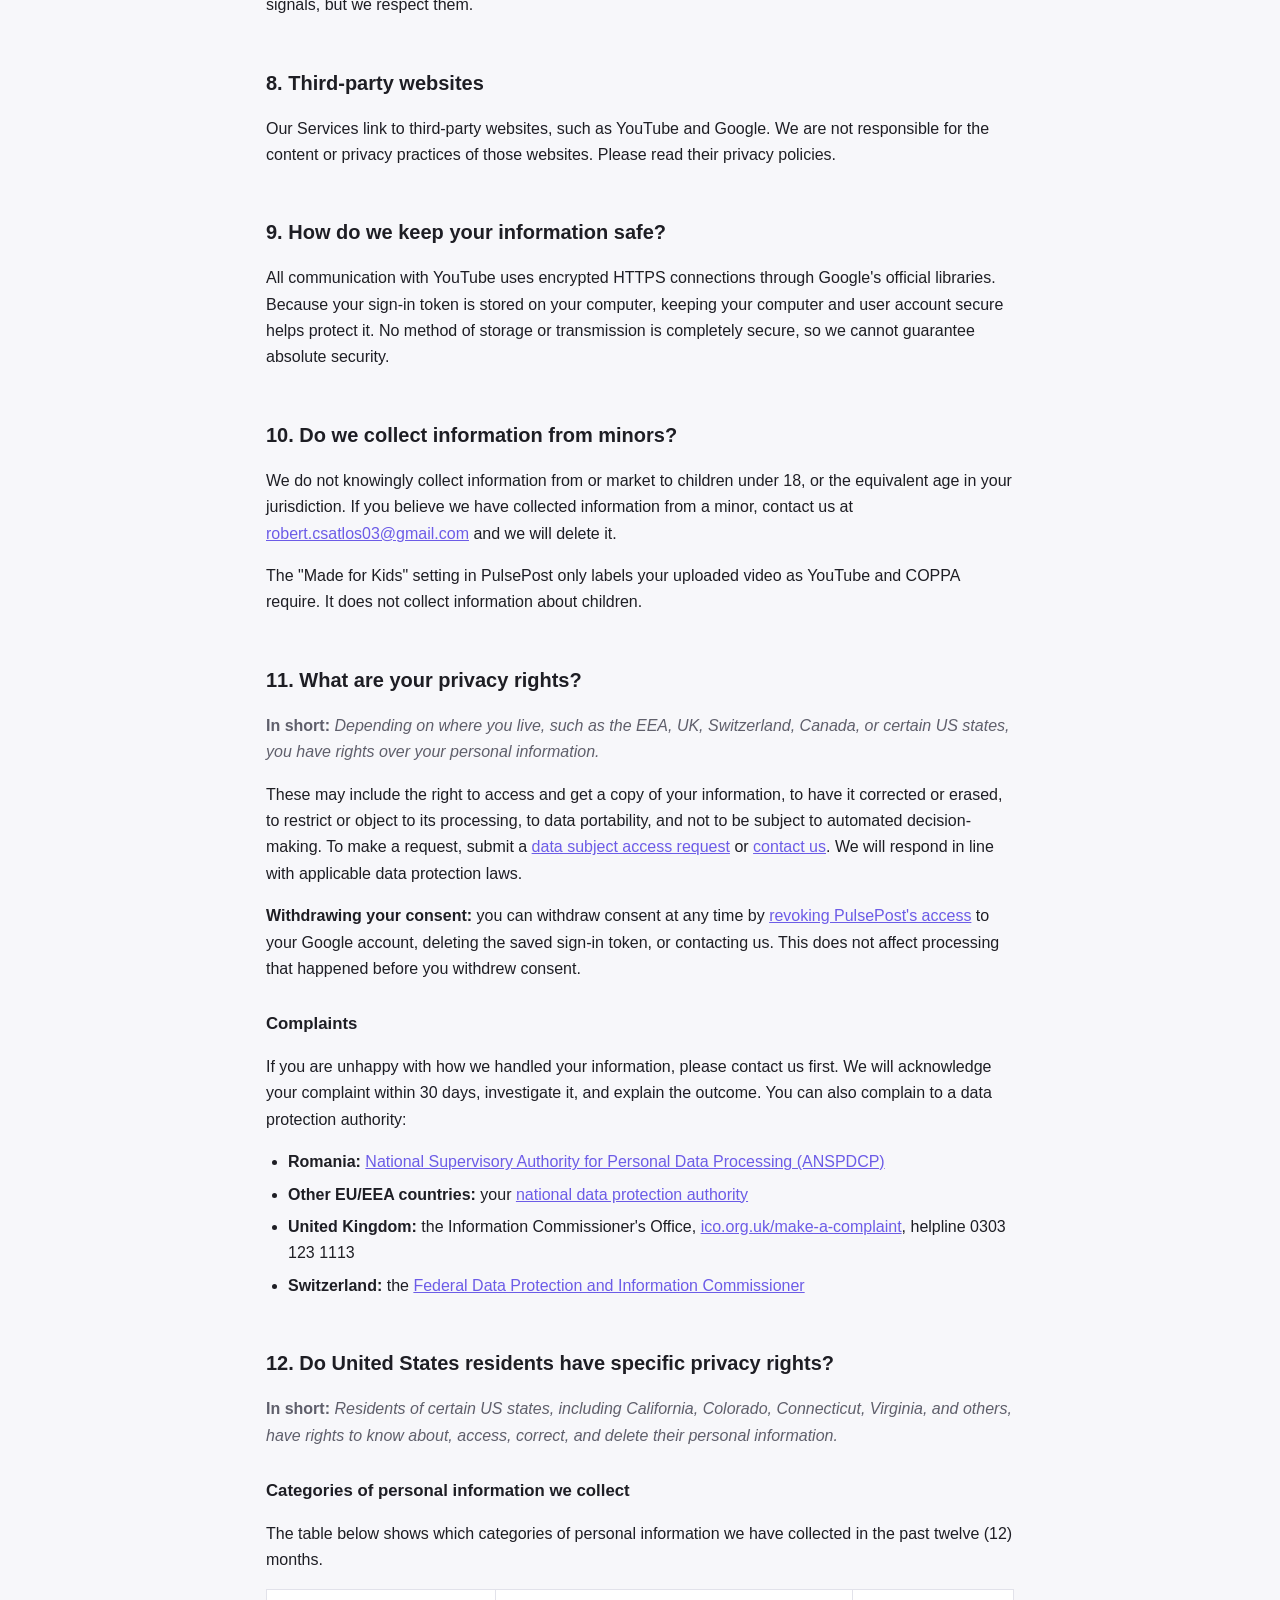
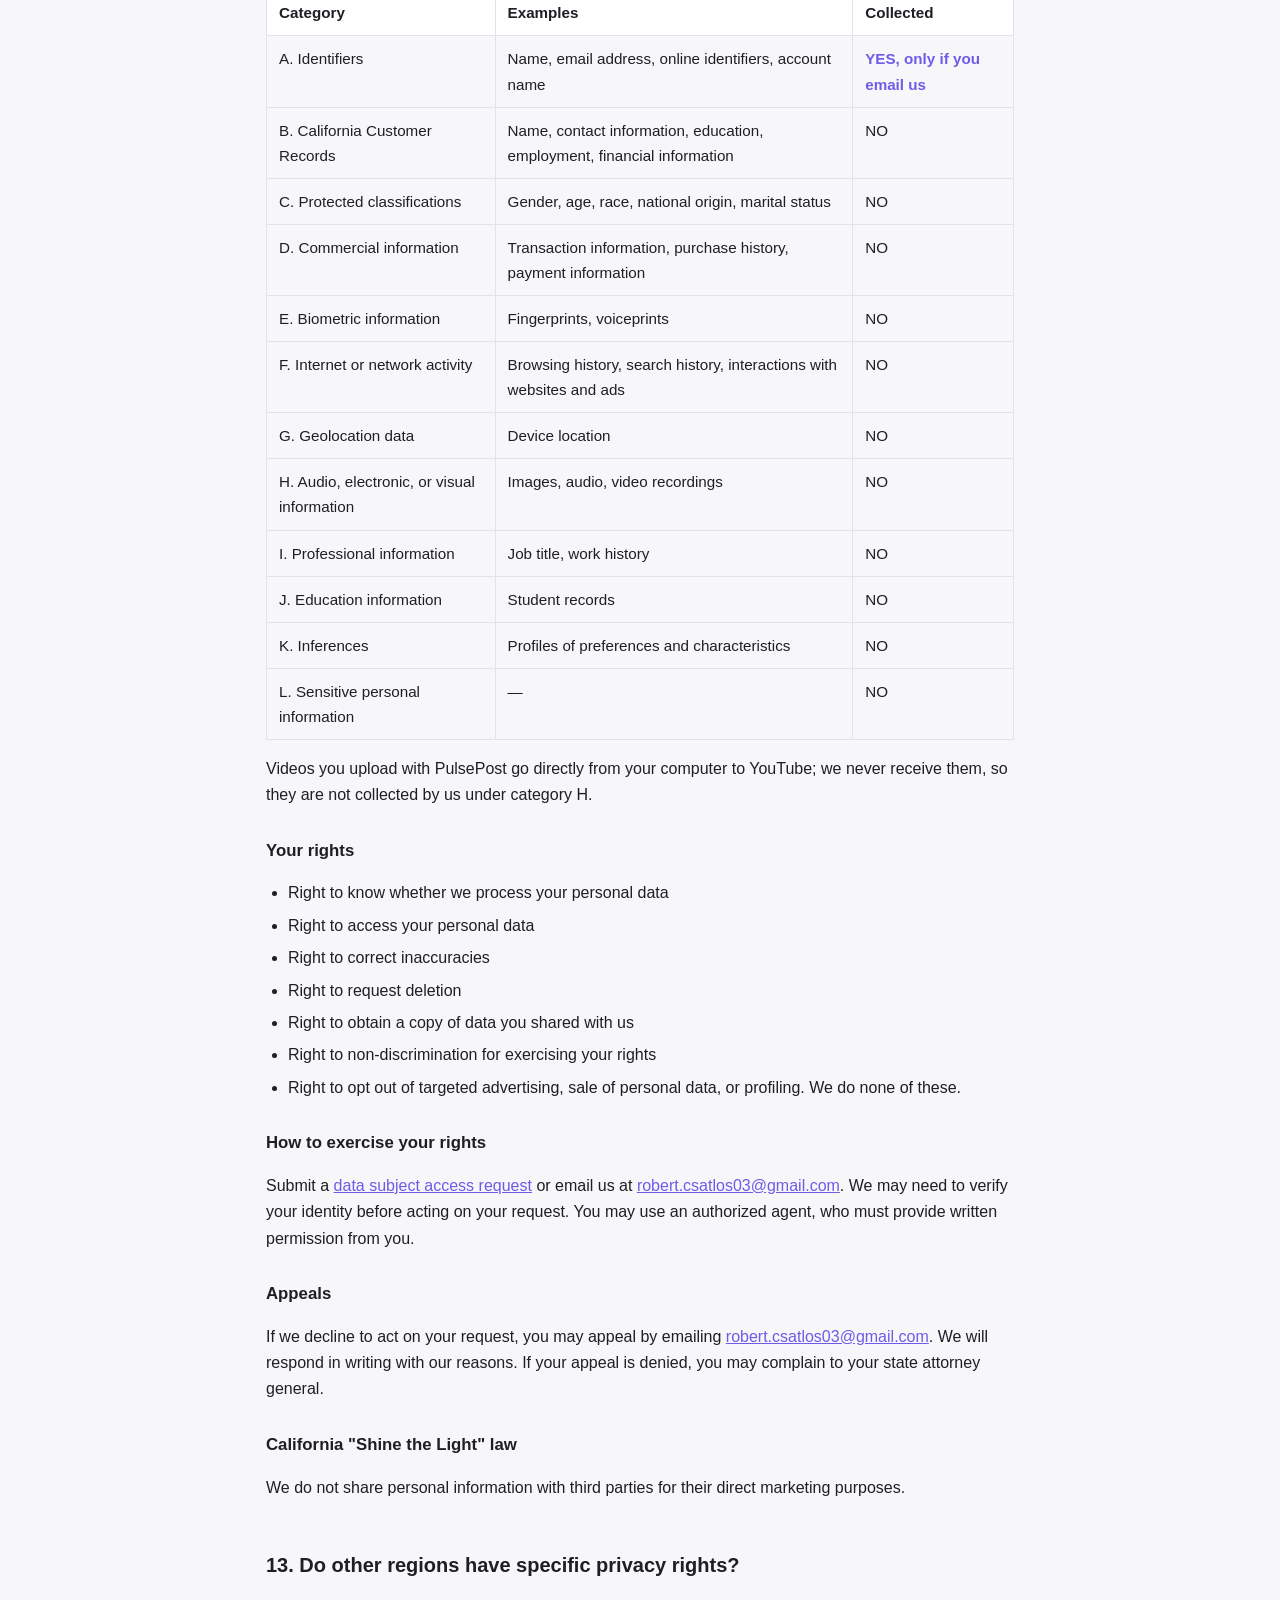
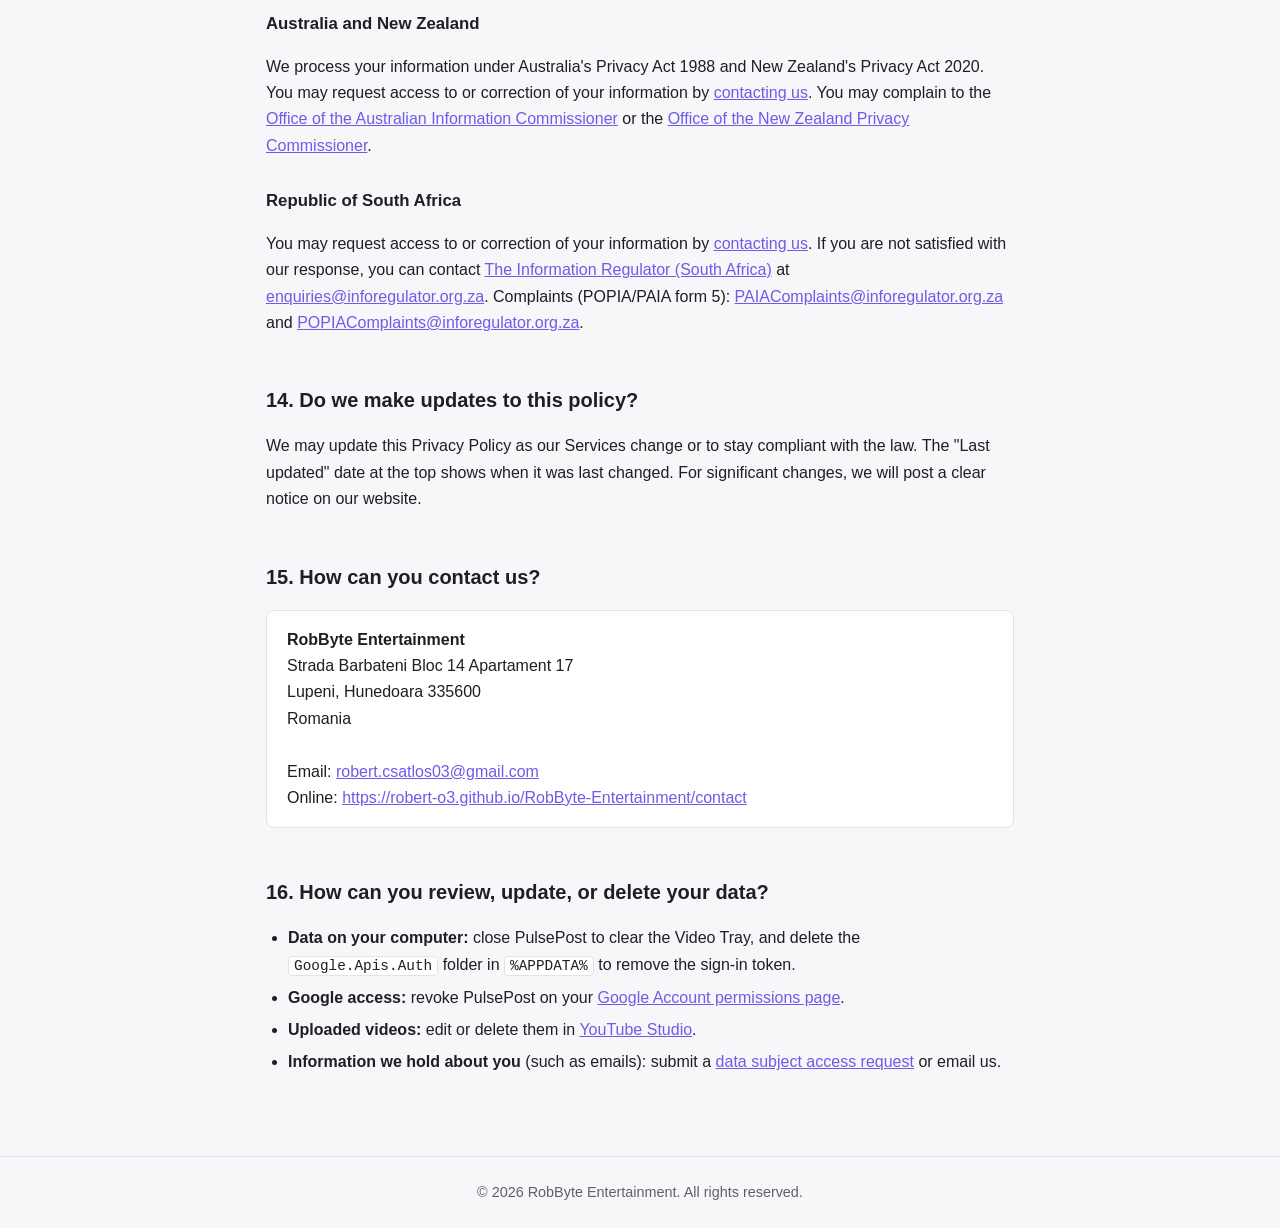
==== commit d34707d3: "policy + contact" ====
--- a/privacy-policy.html
+++ b/privacy-policy.html
@@ -50,6 +50,27 @@
             max-width: 780px;
             margin: 0 auto;
             padding: 18px 16px;
+            display: flex;
+            align-items: center;
+            justify-content: space-between;
+            flex-wrap: wrap;
+            gap: 8px 20px;
+        }
+
+        nav.site-nav {
+            display: flex;
+            gap: 18px;
+            font-size: 0.95rem;
+        }
+
+        nav.site-nav a {
+            color: var(--muted);
+            text-decoration: none;
+        }
+
+        nav.site-nav a:hover,
+        nav.site-nav a[aria-current="page"] {
+            color: var(--accent);
         }
 
         .brand {
@@ -165,6 +186,11 @@
     <header>
         <div class="header-inner">
             <a class="brand" href="index.html">RobByte <span>Entertainment</span></a>
+            <nav class="site-nav" aria-label="Main">
+                <a href="index.html">Home</a>
+                <a href="contact.html">Contact</a>
+                <a href="privacy-policy.html" aria-current="page">Privacy Policy</a>
+            </nav>
         </div>
     </header>
 
